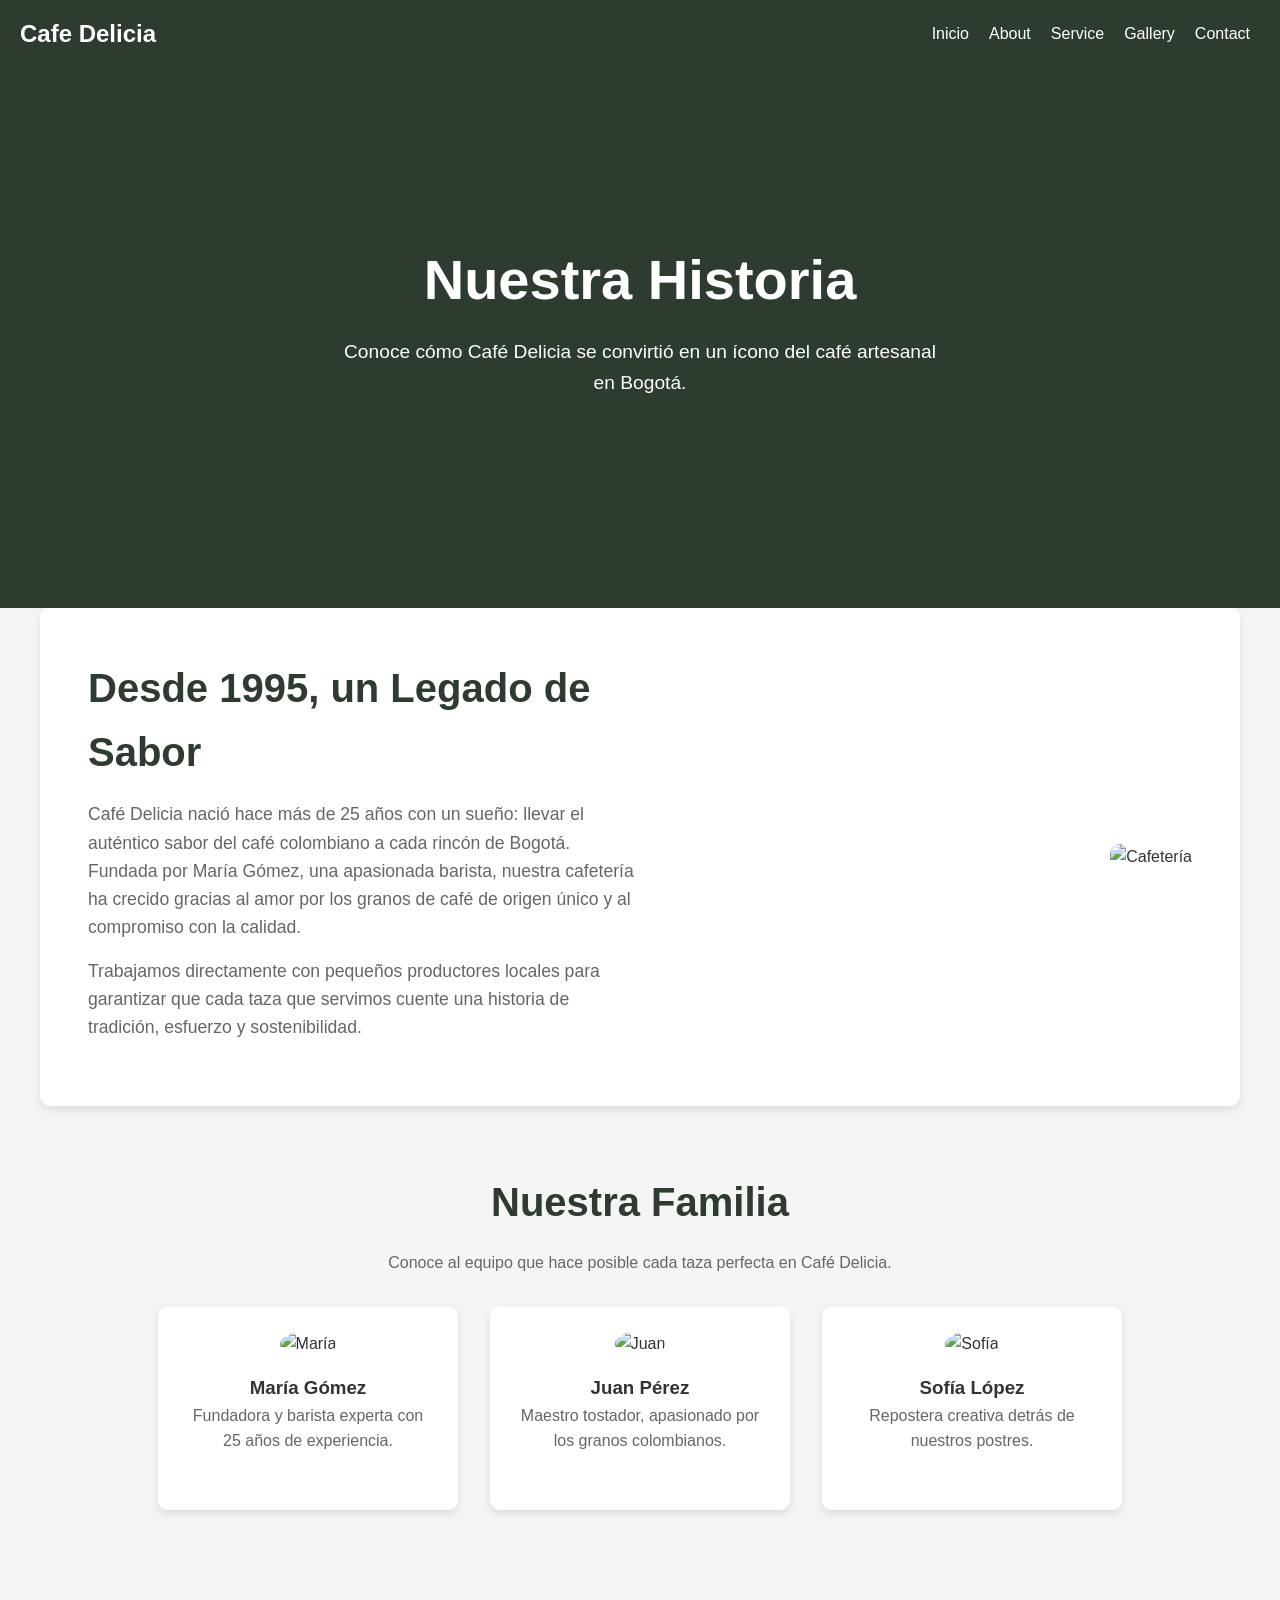
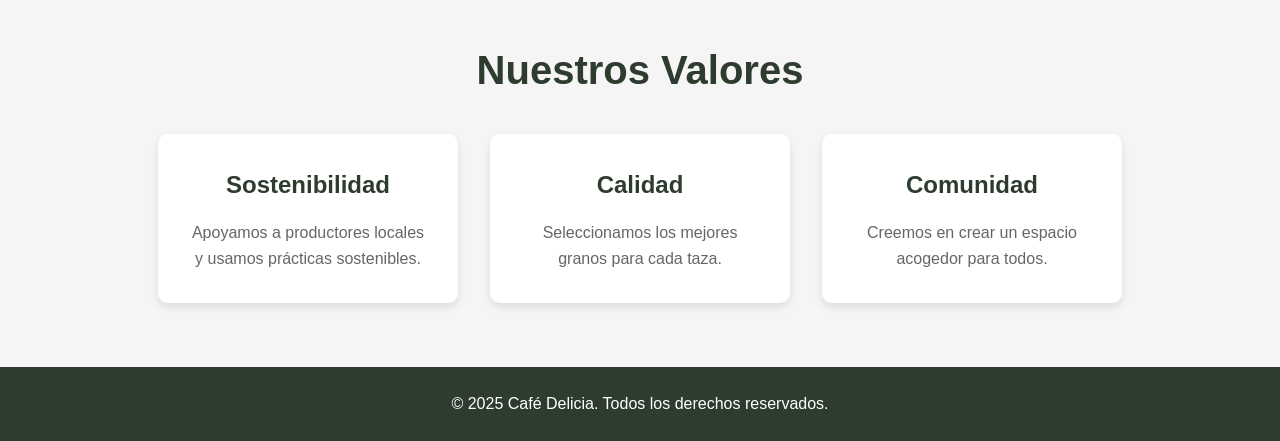
==== page/about.html @ 70d64720 "Mi nuevo Proyecto" ====
<!DOCTYPE html>
<html lang="es">
<head>
    <meta charset="UTF-8">
    <meta name="viewport" content="width=device-width, initial-scale=1.0">
    <title>Café Delicia - About</title>
    <link rel="stylesheet" href="/css/style.css">
</head>
<body>
    <nav class="navbar">
        <div class="logo">Cafe Delicia</div>
        <ul class="nav-links" id="navLinks">
            <li><a href="/index.html">Inicio</a></li>
            <li><a href="/page/about.html">About</a></li>
            <li><a href="/page/services.html">Service</a></li>
            <li><a href="/page/gallery.html">Gallery</a></li>
            <li><a href="/page/contact.html">Contact</a></li>
        </ul>
        <div class="hamburger" id="hamburger">
            <div></div>
            <div></div>
            <div></div>
        </div>
    </nav>
    
    <script>
        document.addEventListener("DOMContentLoaded", function () {
            const hamburger = document.getElementById("hamburger");
            const navLinks = document.getElementById("navLinks");
            
            hamburger.addEventListener("click", function () {
                navLinks.classList.toggle("active");
            });
        });
    </script>


    <main>
        <section class="hero about-hero">
            <div class="hero-content">
                <h1>Nuestra Historia</h1>
                <p>Conoce cómo Café Delicia se convirtió en un ícono del café artesanal en Bogotá.</p>
            </div>
        </section>

        <section class="content-section about-story">
            <div class="story-content">
                <h2>Desde 1995, un Legado de Sabor</h2>
                <p>Café Delicia nació hace más de 25 años con un sueño: llevar el auténtico sabor del café colombiano a cada rincón de Bogotá. Fundada por María Gómez, una apasionada barista, nuestra cafetería ha crecido gracias al amor por los granos de café de origen único y al compromiso con la calidad.</p>
                <p>Trabajamos directamente con pequeños productores locales para garantizar que cada taza que servimos cuente una historia de tradición, esfuerzo y sostenibilidad.</p>
            </div>
            <div class="story-image">
                <img src="https://images.unsplash.com/photo-1495474472287-4d71bcdd2085?q=80&w=600&auto=format&fit=crop" alt="Cafetería">
            </div>
        </section>

        <section class="content-section team-section">
            <h2>Nuestra Familia</h2>
            <p>Conoce al equipo que hace posible cada taza perfecta en Café Delicia.</p>
            <div class="team-container">
                <div class="team-card">
                    <img src="https://images.unsplash.com/photo-1507003211169-0a1dd7228f2d?q=80&w=200&auto=format&fit=crop" alt="María">
                    <h3>María Gómez</h3>
                    <p>Fundadora y barista experta con 25 años de experiencia.</p>
                </div>
                <div class="team-card">
                    <img src="https://images.unsplash.com/photo-1500648767791-00dcc994a43e?q=80&w=200&auto=format&fit=crop" alt="Juan">
                    <h3>Juan Pérez</h3>
                    <p>Maestro tostador, apasionado por los granos colombianos.</p>
                </div>
                <div class="team-card">
                    <img src="https://images.unsplash.com/photo-1494790108377-be9c29b29330?q=80&w=200&auto=format&fit=crop" alt="Sofía">
                    <h3>Sofía López</h3>
                    <p>Repostera creativa detrás de nuestros postres.</p>
                </div>
            </div>
        </section>

        <section class="content-section values-section">
            <h2>Nuestros Valores</h2>
            <div class="values-container">
                <div class="value-item">
                    <h3>Sostenibilidad</h3>
                    <p>Apoyamos a productores locales y usamos prácticas sostenibles.</p>
                </div>
                <div class="value-item">
                    <h3>Calidad</h3>
                    <p>Seleccionamos los mejores granos para cada taza.</p>
                </div>
                <div class="value-item">
                    <h3>Comunidad</h3>
                    <p>Creemos en crear un espacio acogedor para todos.</p>
                </div>
            </div>
        </section>
    </main>

    <footer>
        <p>© 2025 Café Delicia. Todos los derechos reservados.</p>
    </footer>
</body>
</html>
---- css/style.css ----
/* Reset y estilos base */
* {
    margin: 0;
    padding: 0;
    box-sizing: border-box;
}

body {
    font-family: 'Arial', sans-serif;
    line-height: 1.6;
    background-color: #f5f5f5;
    color: #333;
}

/* navbar */
.navbar {
    display: flex;
    justify-content: space-between;
    align-items: center;
    background: #2e3b2f;
    padding: 15px 20px;
    position: relative;
}

.navbar .logo {
    color: white;
    font-size: 1.5rem;
    font-weight: bold;
}

.nav-links {
    list-style: none;
    display: flex;
}

.nav-links li {
    margin: 0 10px;
}

.nav-links a {
    color: white;
    text-decoration: none;
    font-size: 1rem;
}

.hamburger {
    display: none;
    flex-direction: column;
    cursor: pointer;
}

.hamburger div {
    width: 25px;
    height: 3px;
    background: white;
    margin: 5px;
}

/* Hero (General) */
.hero {
    display: flex;
    justify-content: center;
    align-items: center;
    padding: 4rem 3rem;
    background-color: #2e3b2f;
    color: #fff;
    min-height: 60vh;
    text-align: center;
    background-size: cover;
    background-position: center;
}

.hero-content h1 {
    font-size: 3.5rem;
    margin-bottom: 1.5rem;
    line-height: 1.2;
}

.hero-content p {
    font-size: 1.2rem;
    margin-bottom: 2rem;
}

/* Hero específico para About */
.about-hero {
    background-image: linear-gradient(rgba(46, 59, 47, 0.7), rgba(46, 59, 47, 0.7)), url('https://images.unsplash.com/photo-1495474472287-4d71bcdd2085?q=80&w=1200&auto=format&fit=crop');
}

/* Hero específico para Services */
.services-hero {
    background-image: linear-gradient(rgba(46, 59, 47, 0.7), rgba(46, 59, 47, 0.7)), url('https://images.unsplash.com/photo-1512568400610-62da28bc8a13?q=80&w=1200&auto=format&fit=crop');
}

/* Hero específico para Gallery */
.gallery-hero {
    background-image: linear-gradient(rgba(46, 59, 47, 0.7), rgba(46, 59, 47, 0.7)), url('https://images.unsplash.com/photo-1509042239860-f550ce710b93?q=80&w=1200&auto=format&fit=crop');
}

/* Hero (Index) */
.hero:not(.about-hero):not(.services-hero):not(.gallery-hero) {
    display: flex;
    justify-content: space-between;
    align-items: center;
    min-height: 80vh;
}

.hero-content {
    max-width: 50%;
}

.hero-image {
    position: relative;
    max-width: 40%;
}

.hero-image img {
    width: 100%;
    border-radius: 10px;
    object-fit: cover;
}

.highlight-box {
    position: absolute;
    bottom: 20px;
    left: -50px;
    background-color: #fff;
    padding: 1rem;
    border-radius: 10px;
    box-shadow: 0 4px 8px rgba(0, 0, 0, 0.1);
    text-align: center;
}

.highlight-box h3 {
    color: #2e3b2f;
    font-size: 1.2rem;
}

.highlight-box p {
    color: #666;
    font-size: 0.9rem;
}

/* Botones */
.btn {
    display: inline-block;
    background-color: #f5a623;
    color: #fff;
    padding: 0.8rem 2rem;
    text-decoration: none;
    border-radius: 5px;
    font-size: 1.1rem;
    transition: background-color 0.3s ease;
}

.btn:hover {
    background-color: #e69500;
}

/* Secciones de contenido */
.content-section {
    padding: 4rem 3rem;
    max-width: 1200px;
    margin: 0 auto;
}

/* About Story */
.about-story {
    display: flex;
    justify-content: space-between;
    align-items: center;
    gap: 2rem;
    background-color: #fff;
    border-radius: 10px;
    padding: 3rem;
    box-shadow: 0 4px 8px rgba(0, 0, 0, 0.1);
}

.story-content {
    max-width: 50%;
}

.story-content h2 {
    font-size: 2.5rem;
    margin-bottom: 1rem;
    color: #2e3b2f;
}

.story-content p {
    font-size: 1.1rem;
    color: #666;
    margin-bottom: 1rem;
}

.story-image img {
    max-width: 500px;
    border-radius: 10px;
    object-fit: cover;
}

/* Team */
.team-section h2 {
    font-size: 2.5rem;
    margin-bottom: 1rem;
    color: #2e3b2f;
    text-align: center;
}

.team-section p {
    text-align: center;
    margin-bottom: 2rem;
    color: #666;
}

.team-container {
    display: flex;
    gap: 2rem;
    flex-wrap: wrap;
    justify-content: center;
}

.team-card {
    background-color: #fff;
    padding: 1.5rem;
    border-radius: 10px;
    text-align: center;
    width: 300px;
    box-shadow: 0 4px 8px rgba(0, 0, 0, 0.1);
    transition: transform 0.3s ease;
}

.team-card:hover {
    transform: translateY(-10px);
}

.team-card img {
    width: 150px;
    height: 150px;
    border-radius: 50%;
    object-fit: cover;
    margin-bottom: 1rem;
}

/* Values */
.values-section h2 {
    font-size: 2.5rem;
    margin-bottom: 2rem;
    color: #2e3b2f;
    text-align: center;
}

.values-container {
    display: flex;
    gap: 2rem;
    justify-content: center;
    flex-wrap: wrap;
}

.value-item {
    background-color: #fff;
    padding: 2rem;
    border-radius: 10px;
    text-align: center;
    width: 300px;
    box-shadow: 0 4px 8px rgba(0, 0, 0, 0.1);
}

.value-item h3 {
    font-size: 1.5rem;
    color: #2e3b2f;
    margin-bottom: 1rem;
}

.value-item p {
    color: #666;
}

/* Services Intro */
.services-intro {
    display: flex;
    justify-content: space-between;
    align-items: center;
    gap: 2rem;
    background-color: #fff;
    border-radius: 10px;
    padding: 3rem;
    box-shadow: 0 4px 8px rgba(0, 0, 0, 0.1);
}

.intro-content {
    max-width: 50%;
}

.intro-content h2 {
    font-size: 2.5rem;
    margin-bottom: 1rem;
    color: #2e3b2f;
}

.intro-content p {
    font-size: 1.1rem;
    color: #666;
}

.intro-image img {
    max-width: 500px;
    border-radius: 10px;
    object-fit: cover;
}

/* Services Menu */
.services-menu h2 {
    font-size: 2.5rem;
    margin-bottom: 2rem;
    color: #2e3b2f;
    text-align: center;
}

.products {
    display: flex;
    justify-content: center;
    gap: 2rem;
    flex-wrap: wrap;
}

.product-card {
    background-color: #fff;
    padding: 1.5rem;
    border-radius: 10px;
    text-align: center;
    width: 250px;
    box-shadow: 0 4px 8px rgba(0, 0, 0, 0.1);
    transition: transform 0.3s ease;
}

.product-card:hover {
    transform: translateY(-10px);
}

.product-card img {
    width: 100%;
    height: 200px;
    border-radius: 10px;
    object-fit: cover;
}

.product-card h3 {
    font-size: 1.2rem;
    color: #2e3b2f;
    margin: 1rem 0;
}

.product-card p {
    color: #666;
    margin-bottom: 1rem;
}

/* Special Offers */
.special-offers h2 {
    font-size: 2.5rem;
    margin-bottom: 2rem;
    color: #2e3b2f;
    text-align: center;
}

.offers-container {
    display: flex;
    gap: 2rem;
    justify-content: center;
    flex-wrap: wrap;
}

.offer-card {
    background-color: #fff;
    padding: 1.5rem;
    border-radius: 10px;
    text-align: center;
    width: 300px;
    box-shadow: 0 4px 8px rgba(0, 0, 0, 0.1);
}

.offer-card img {
    width: 100%;
    height: 200px;
    border-radius: 10px;
    object-fit: cover;
    margin-bottom: 1rem;
}

.offer-card h3 {
    font-size: 1.5rem;
    color: #2e3b2f;
    margin-bottom: 0.5rem;
}

.offer-card p {
    color: #666;
}

/* Gallery Carousel */
.gallery-carousel h2 {
    font-size: 2.5rem;
    margin-bottom: 2rem;
    color: #2e3b2f;
    text-align: center;
}

.carousel {
    position: relative;
    max-width: 800px;
    margin: 2rem auto;
    overflow: hidden;
}

.carousel-inner {
    position: relative;
    width: 100%;
}

.carousel-item {
    display: none;
    width: 100%;
}

.carousel-item.active {
    display: block;
}

.carousel-item img {
    width: 100%;
    height: 400px;
    object-fit: cover;
    border-radius: 10px;
}

.carousel-prev, .carousel-next {
    position: absolute;
    top: 50%;
    transform: translateY(-50%);
    background-color: rgba(46, 59, 47, 0.7);
    color: #fff;
    border: none;
    padding: 1rem;
    cursor: pointer;
    font-size: 1.5rem;
}

.carousel-prev {
    left: 10px;
}

.carousel-next {
    right: 10px;
}

/* Gallery Grid */
.gallery-grid h2 {
    font-size: 2.5rem;
    margin-bottom: 2rem;
    color: #2e3b2f;
    text-align: center;
}

.gallery-container {
    display: grid;
    grid-template-columns: repeat(auto-fit, minmax(250px, 1fr));
    gap: 2rem;
    padding: 2rem;
}

.gallery-item {
    text-align: center;
}

.gallery-item img {
    width: 100%;
    height: 200px;
    object-fit: cover;
    border-radius: 10px;
    box-shadow: 0 4px 8px rgba(0, 0, 0, 0.1);
}

.gallery-item p {
    margin-top: 1rem;
    color: #666;
}

/* Testimonials */
.testimonials h2 {
    font-size: 2.5rem;
    margin-bottom: 2rem;
    color: #2e3b2f;
    text-align: center;
}

.testimonials-container {
    display: flex;
    gap: 2rem;
    justify-content: center;
    flex-wrap: wrap;
}

.testimonial-card {
    background-color: #fff;
    padding: 2rem;
    border-radius: 10px;
    text-align: center;
    width: 300px;
    box-shadow: 0 4px 8px rgba(0, 0, 0, 0.1);
}

.testimonial-card p {
    font-style: italic;
    color: #666;
    margin-bottom: 1rem;
}

.testimonial-card h3 {
    font-size: 1.2rem;
    color: #2e3b2f;
}

/* Features */
.features {
    display: flex;
    justify-content: space-around;
    padding: 3rem 2rem;
    background-color: #fff;
    text-align: center;
    gap: 2rem;
}

.feature-item {
    max-width: 300px;
    flex: 1;
}

.feature-item img {
    width: 50px;
    height: 50px;
    margin-bottom: 1rem;
    object-fit: cover;
}

.feature-item h3 {
    font-size: 1.3rem;
    margin-bottom: 0.5rem;
}

.feature-item p {
    color: #666;
    font-size: 1rem;
}

/* Blend Section */
.blend-section {
    display: flex;
    justify-content: space-between;
    align-items: center;
    padding: 4rem 3rem;
    background-color: #f5f5f5;
}

.blend-content {
    max-width: 50%;
}

.blend-content h2 {
    font-size: 2.5rem;
    margin-bottom: 1rem;
}

.blend-content p {
    font-size: 1.2rem;
    margin-bottom: 2rem;
}

.blend-image img {
    max-width: 400px;
    border-radius: 10px;
    object-fit: cover;
}

/* Best Sellers */
.best-sellers {
    padding: 4rem 3rem;
    background-color: #2e3b2f;
    color: #fff;
    text-align: center;
}

.best-sellers h2 {
    font-size: 2.5rem;
    margin-bottom: 3rem;
}

/* Contacto */
.contact-section {
    background-color: #fff;
    border-radius: 10px;
    padding: 3rem;
    box-shadow: 0 4px 8px rgba(0, 0, 0, 0.1);
    margin: 3rem auto;
    max-width: 800px;
}

.contact-section img {
    width: 100%;
    max-width: 400px;
    margin: 2rem auto;
    border-radius: 10px;
    object-fit: cover;
}

.contact-form {
    display: flex;
    flex-direction: column;
    gap: 1.5rem;
    max-width: 500px;
    margin: 2rem auto;
}

.form-group label {
    display: block;
    margin-bottom: 0.5rem;
    font-weight: bold;
}

.form-group input, .form-group textarea {
    width: 100%;
    padding: 0.8rem;
    border: 2px solid #d9a57b;
    border-radius: 5px;
    font-size: 1rem;
}

.form-group textarea {
    min-height: 150px;
}

/* Footer */
footer {
    background-color: #2e3b2f;
    color: #fff;
    text-align: center;
    padding: 1.5rem;
}

/* Media Queries para mayor responsividad */
@media (max-width: 1024px) {
    .hero {
        flex-direction: column;
        text-align: center;
        padding: 3rem 2rem;
    }

    .hero-content {
        max-width: 100%;
        margin-bottom: 2rem;
    }

    .hero-image {
        max-width: 70%;
    }

    .hero-image img {
        width: 100%;
    }

    .highlight-box {
        left: 0;
        bottom: -50px;
    }

    .about-story, .services-intro, .blend-section {
        flex-direction: column;
        text-align: center;
    }

    .story-content, .intro-content, .blend-content {
        max-width: 100%;
        margin-bottom: 2rem;
    }

    .story-image img, .intro-image img, .blend-image img {
        max-width: 100%;
    }
}

@media (max-width: 768px) {
    .nav-menu {
        flex-direction: column;
        gap: 1rem;
    }

    .hero-content h1 {
        font-size: 2.5rem;
    }

    .hero-content p {
        font-size: 1rem;
    }

    .hero-image {
        max-width: 100%;
    }

    .features, .values-container, .offers-container, .testimonials-container {
        flex-direction: column;
        gap: 2rem;
    }

    .feature-item, .value-item, .offer-card, .testimonial-card {
        max-width: 100%;
    }

    .products {
        flex-direction: column;
        align-items: center;
    }

    .product-card {
        width: 100%;
        max-width: 300px;
    }

    .carousel {
        max-width: 100%;
    }

    .carousel-item img {
        height: 300px;
    }
}

@media (max-width: 480px) {
    .hero-content h1 {
        font-size: 2rem;
    }

    .hero-content p {
        font-size: 0.9rem;
    }

    .btn {
        padding: 0.6rem 1.5rem;
        font-size: 1rem;
    }

    .story-content h2, .intro-content h2, .blend-content h2, .services-menu h2, .special-offers h2, .gallery-carousel h2, .gallery-grid h2, .testimonials h2 {
        font-size: 2rem;
    }

    .team-card {
        width: 100%;
        max-width: 300px;
    }
}

@media (max-width: 768px) {
    .nav-links {
        display: none;
        flex-direction: column;
        position: absolute;
        top: 60px;
        left: 0;
        width: 100%;
        background: #2e3b2f;
        text-align: center;
    }

    .nav-links.active {
        display: flex;
    }

    .hamburger {
        display: flex;
    }
}
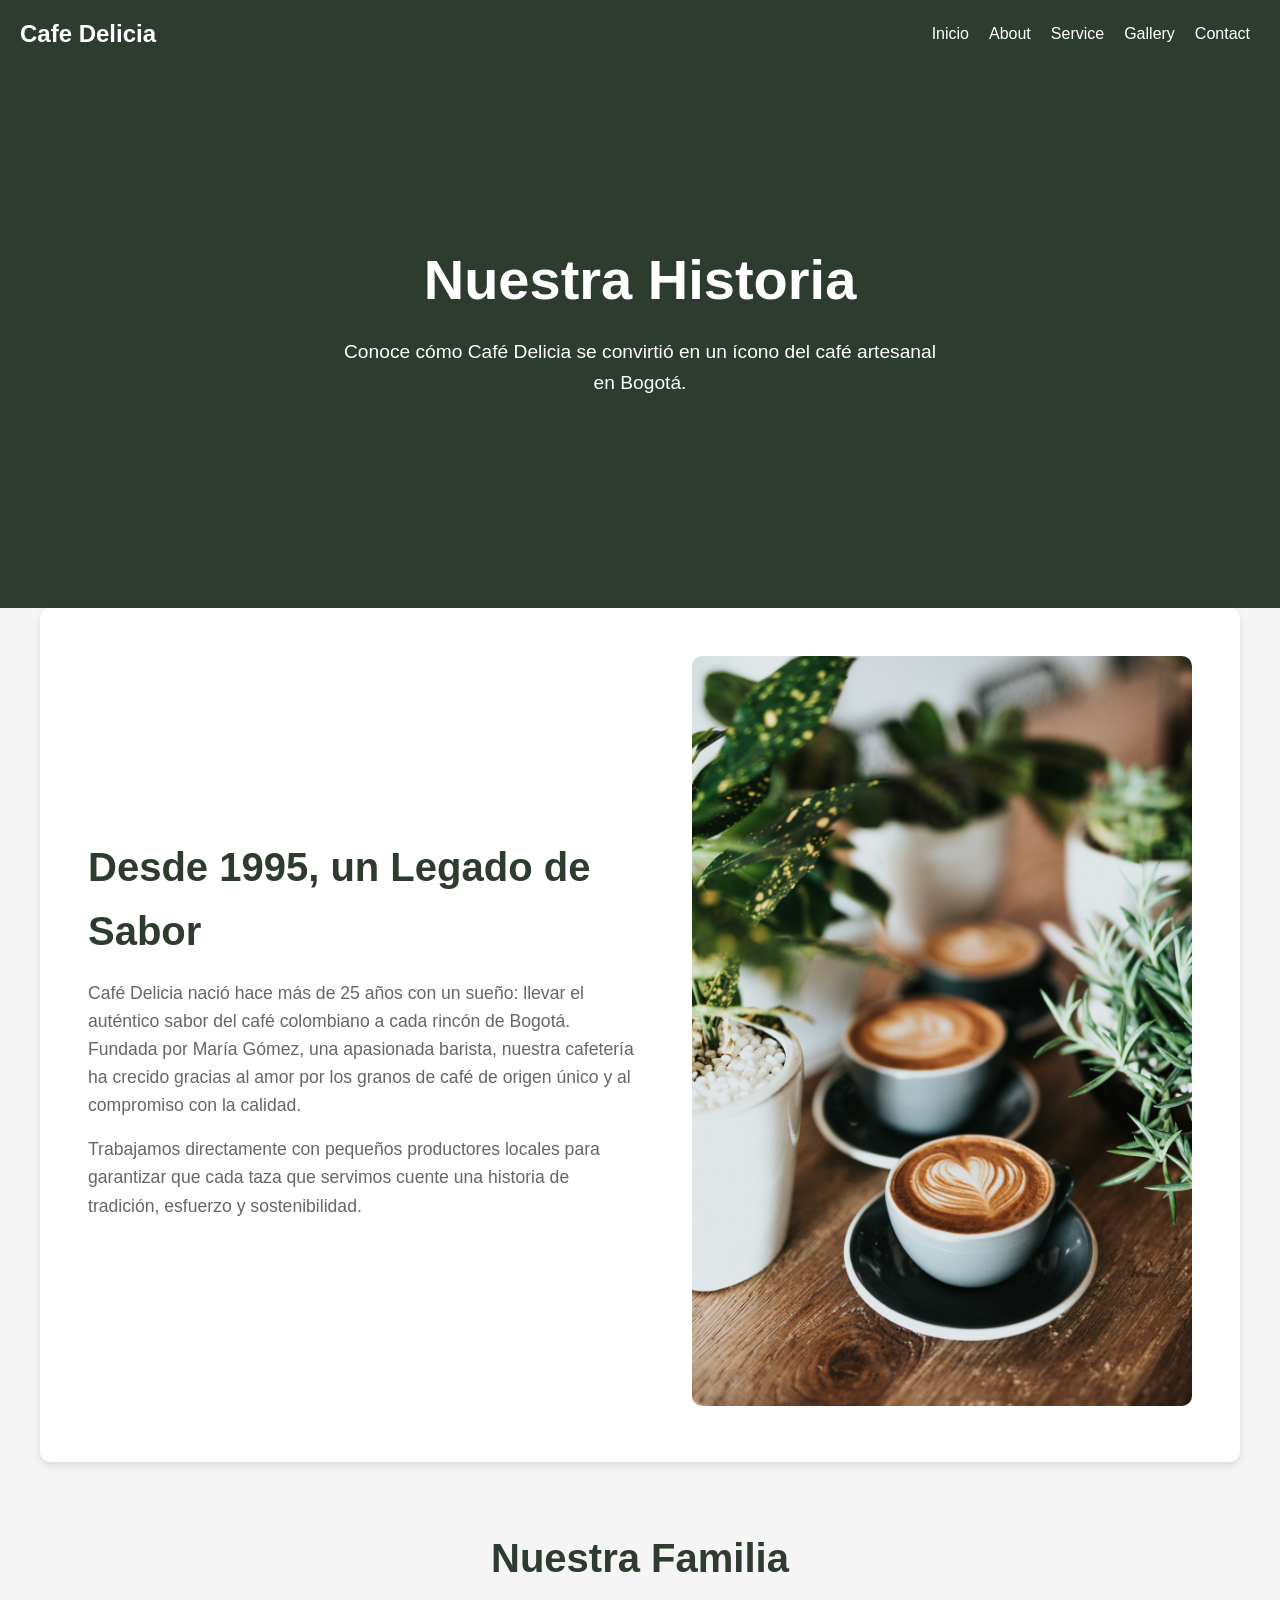
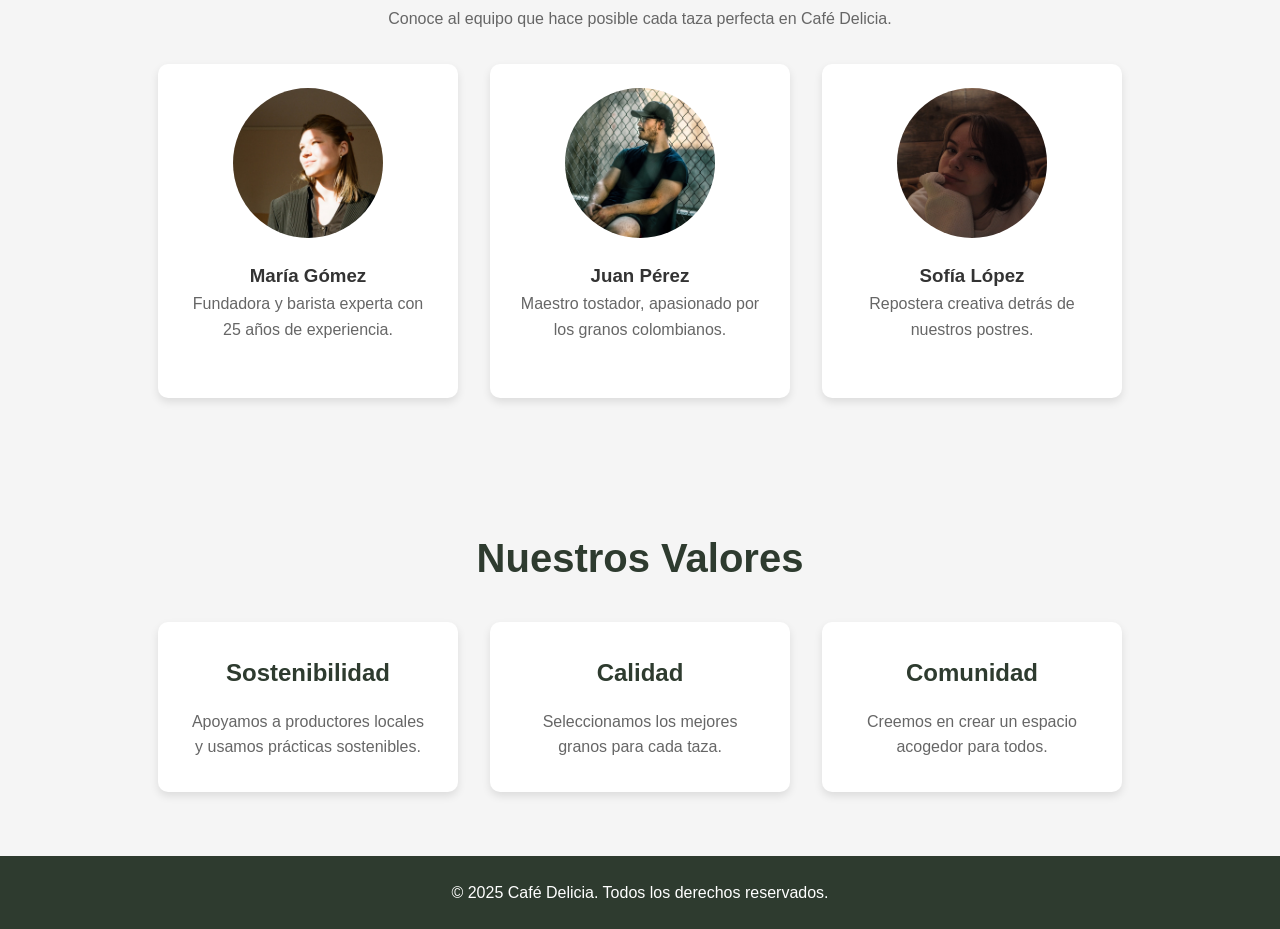
==== commit b12a910c: "agregada SCSS al proyecto" ====
--- a/page/about.html
+++ b/page/about.html
@@ -4,17 +4,17 @@
     <meta charset="UTF-8">
     <meta name="viewport" content="width=device-width, initial-scale=1.0">
     <title>Café Delicia - About</title>
-    <link rel="stylesheet" href="/css/style.css">
+    <link rel="stylesheet" href="../css/style.css">
 </head>
 <body>
     <nav class="navbar">
         <div class="logo">Cafe Delicia</div>
         <ul class="nav-links" id="navLinks">
-            <li><a href="/index.html">Inicio</a></li>
-            <li><a href="/page/about.html">About</a></li>
-            <li><a href="/page/services.html">Service</a></li>
-            <li><a href="/page/gallery.html">Gallery</a></li>
-            <li><a href="/page/contact.html">Contact</a></li>
+            <li><a href="../index.html">Inicio</a></li>
+            <li><a href="../page/about.html">About</a></li>
+            <li><a href="../page/services.html">Service</a></li>
+            <li><a href="../page/gallery.html">Gallery</a></li>
+            <li><a href="../page/contact.html">Contact</a></li>
         </ul>
         <div class="hamburger" id="hamburger">
             <div></div>
@@ -50,7 +50,7 @@
                 <p>Trabajamos directamente con pequeños productores locales para garantizar que cada taza que servimos cuente una historia de tradición, esfuerzo y sostenibilidad.</p>
             </div>
             <div class="story-image">
-                <img src="https://images.unsplash.com/photo-1495474472287-4d71bcdd2085?q=80&w=600&auto=format&fit=crop" alt="Cafetería">
+                <img src="../images/nathan-dumlao-zUNs99PGDg0-unsplash.jpg" alt="Cafetería">
             </div>
         </section>
 
@@ -59,17 +59,17 @@
             <p>Conoce al equipo que hace posible cada taza perfecta en Café Delicia.</p>
             <div class="team-container">
                 <div class="team-card">
-                    <img src="https://images.unsplash.com/photo-1507003211169-0a1dd7228f2d?q=80&w=200&auto=format&fit=crop" alt="María">
+                    <img src="../images/Maria.jpg" alt="María">
                     <h3>María Gómez</h3>
                     <p>Fundadora y barista experta con 25 años de experiencia.</p>
                 </div>
                 <div class="team-card">
-                    <img src="https://images.unsplash.com/photo-1500648767791-00dcc994a43e?q=80&w=200&auto=format&fit=crop" alt="Juan">
+                    <img src="../images/jUAN.jpg" alt="Juan">
                     <h3>Juan Pérez</h3>
                     <p>Maestro tostador, apasionado por los granos colombianos.</p>
                 </div>
                 <div class="team-card">
-                    <img src="https://images.unsplash.com/photo-1494790108377-be9c29b29330?q=80&w=200&auto=format&fit=crop" alt="Sofía">
+                    <img src="../images/Sofia.jpg" alt="Sofía">
                     <h3>Sofía López</h3>
                     <p>Repostera creativa detrás de nuestros postres.</p>
                 </div>
--- a/css/style.css
+++ b/css/style.css
@@ -1,778 +1,756 @@
+@charset "UTF-8";
 /* Reset y estilos base */
 * {
-    margin: 0;
-    padding: 0;
-    box-sizing: border-box;
+  margin: 0;
+  padding: 0;
+  box-sizing: border-box;
 }
 
 body {
-    font-family: 'Arial', sans-serif;
-    line-height: 1.6;
-    background-color: #f5f5f5;
-    color: #333;
+  font-family: "Arial", sans-serif;
+  line-height: 1.6;
+  background-color: #f5f5f5;
+  color: #333;
 }
 
 /* navbar */
 .navbar {
-    display: flex;
-    justify-content: space-between;
+  display: flex;
+  justify-content: space-between;
+  align-items: center;
+  background: #2e3b2f;
+  padding: 15px 20px;
+  position: relative;
+}
+
+.navbar .logo {
+  color: white;
+  font-size: 1.5rem;
+  font-weight: bold;
+}
+
+.nav-links {
+  list-style: none;
+  display: flex;
+}
+
+.nav-links li {
+  margin: 0 10px;
+}
+
+.nav-links a {
+  color: white;
+  text-decoration: none;
+  font-size: 1rem;
+}
+
+.hamburger {
+  display: none;
+  flex-direction: column;
+  cursor: pointer;
+}
+
+.hamburger div {
+  width: 25px;
+  height: 3px;
+  background: white;
+  margin: 5px;
+}
+
+/* Hero (General) */
+.hero {
+  display: flex;
+  justify-content: center;
+  align-items: center;
+  padding: 4rem 3rem;
+  background-color: #2e3b2f;
+  color: #fff;
+  min-height: 60vh;
+  text-align: center;
+  background-size: cover;
+  background-position: center;
+}
+
+.hero-content h1 {
+  font-size: 3.5rem;
+  margin-bottom: 1.5rem;
+  line-height: 1.2;
+}
+
+.hero-content p {
+  font-size: 1.2rem;
+  margin-bottom: 2rem;
+}
+
+/* Hero específico para About */
+.about-hero {
+  background-image: linear-gradient(rgba(46, 59, 47, 0.7), rgba(46, 59, 47, 0.7)), url("https://images.unsplash.com/photo-1495474472287-4d71bcdd2085?q=80&w=1200&auto=format&fit=crop");
+}
+
+/* Hero específico para Services */
+.services-hero {
+  background-image: linear-gradient(rgba(46, 59, 47, 0.7), rgba(46, 59, 47, 0.7)), url("https://images.unsplash.com/photo-1512568400610-62da28bc8a13?q=80&w=1200&auto=format&fit=crop");
+}
+
+/* Hero específico para Gallery */
+.gallery-hero {
+  background-image: linear-gradient(rgba(46, 59, 47, 0.7), rgba(46, 59, 47, 0.7)), url("https://images.unsplash.com/photo-1509042239860-f550ce710b93?q=80&w=1200&auto=format&fit=crop");
+}
+
+/* Hero (Index) */
+.hero:not(.about-hero):not(.services-hero):not(.gallery-hero) {
+  display: flex;
+  justify-content: space-between;
+  align-items: center;
+  min-height: 80vh;
+}
+
+.hero-content {
+  max-width: 50%;
+}
+
+.hero-image {
+  position: relative;
+  max-width: 40%;
+}
+
+.hero-image img {
+  width: 100%;
+  border-radius: 10px;
+  object-fit: cover;
+}
+
+.highlight-box {
+  position: absolute;
+  bottom: 20px;
+  left: -50px;
+  background-color: #fff;
+  padding: 1rem;
+  border-radius: 10px;
+  box-shadow: 0 4px 8px rgba(0, 0, 0, 0.1);
+  text-align: center;
+}
+
+.highlight-box h3 {
+  color: #2e3b2f;
+  font-size: 1.2rem;
+}
+
+.highlight-box p {
+  color: #666;
+  font-size: 0.9rem;
+}
+
+/* Botones */
+.btn {
+  display: inline-block;
+  background-color: #f5a623;
+  color: #fff;
+  padding: 0.8rem 2rem;
+  text-decoration: none;
+  border-radius: 5px;
+  font-size: 1.1rem;
+  transition: background-color 0.3s ease;
+}
+
+.btn:hover {
+  background-color: #e69500;
+}
+
+/* Secciones de contenido */
+.content-section {
+  padding: 4rem 3rem;
+  max-width: 1200px;
+  margin: 0 auto;
+}
+
+/* About Story */
+.about-story {
+  display: flex;
+  justify-content: space-between;
+  align-items: center;
+  gap: 2rem;
+  background-color: #fff;
+  border-radius: 10px;
+  padding: 3rem;
+  box-shadow: 0 4px 8px rgba(0, 0, 0, 0.1);
+}
+
+.story-content {
+  max-width: 50%;
+}
+
+.story-content h2 {
+  font-size: 2.5rem;
+  margin-bottom: 1rem;
+  color: #2e3b2f;
+}
+
+.story-content p {
+  font-size: 1.1rem;
+  color: #666;
+  margin-bottom: 1rem;
+}
+
+.story-image img {
+  max-width: 500px;
+  border-radius: 10px;
+  object-fit: cover;
+}
+
+/* Team */
+.team-section h2 {
+  font-size: 2.5rem;
+  margin-bottom: 1rem;
+  color: #2e3b2f;
+  text-align: center;
+}
+
+.team-section p {
+  text-align: center;
+  margin-bottom: 2rem;
+  color: #666;
+}
+
+.team-container {
+  display: flex;
+  gap: 2rem;
+  flex-wrap: wrap;
+  justify-content: center;
+}
+
+.team-card {
+  background-color: #fff;
+  padding: 1.5rem;
+  border-radius: 10px;
+  text-align: center;
+  width: 300px;
+  box-shadow: 0 4px 8px rgba(0, 0, 0, 0.1);
+  transition: transform 0.3s ease;
+}
+
+.team-card:hover {
+  transform: translateY(-10px);
+}
+
+.team-card img {
+  width: 150px;
+  height: 150px;
+  border-radius: 50%;
+  object-fit: cover;
+  margin-bottom: 1rem;
+}
+
+/* Values */
+.values-section h2 {
+  font-size: 2.5rem;
+  margin-bottom: 2rem;
+  color: #2e3b2f;
+  text-align: center;
+}
+
+.values-container {
+  display: flex;
+  gap: 2rem;
+  justify-content: center;
+  flex-wrap: wrap;
+}
+
+.value-item {
+  background-color: #fff;
+  padding: 2rem;
+  border-radius: 10px;
+  text-align: center;
+  width: 300px;
+  box-shadow: 0 4px 8px rgba(0, 0, 0, 0.1);
+}
+
+.value-item h3 {
+  font-size: 1.5rem;
+  color: #2e3b2f;
+  margin-bottom: 1rem;
+}
+
+.value-item p {
+  color: #666;
+}
+
+/* Services Intro */
+.services-intro {
+  display: flex;
+  justify-content: space-between;
+  align-items: center;
+  gap: 2rem;
+  background-color: #fff;
+  border-radius: 10px;
+  padding: 3rem;
+  box-shadow: 0 4px 8px rgba(0, 0, 0, 0.1);
+}
+
+.intro-content {
+  max-width: 50%;
+}
+
+.intro-content h2 {
+  font-size: 2.5rem;
+  margin-bottom: 1rem;
+  color: #2e3b2f;
+}
+
+.intro-content p {
+  font-size: 1.1rem;
+  color: #666;
+}
+
+.intro-image img {
+  max-width: 500px;
+  border-radius: 10px;
+  object-fit: cover;
+}
+
+/* Services Menu */
+.services-menu h2 {
+  font-size: 2.5rem;
+  margin-bottom: 2rem;
+  color: #2e3b2f;
+  text-align: center;
+}
+
+.products {
+  display: flex;
+  justify-content: center;
+  gap: 2rem;
+  flex-wrap: wrap;
+}
+
+.product-card {
+  background-color: #fff;
+  padding: 1.5rem;
+  border-radius: 10px;
+  text-align: center;
+  width: 250px;
+  box-shadow: 0 4px 8px rgba(0, 0, 0, 0.1);
+  transition: transform 0.3s ease;
+}
+
+.product-card:hover {
+  transform: translateY(-10px);
+}
+
+.product-card img {
+  width: 100%;
+  height: 200px;
+  border-radius: 10px;
+  object-fit: cover;
+}
+
+.product-card h3 {
+  font-size: 1.2rem;
+  color: #2e3b2f;
+  margin: 1rem 0;
+}
+
+.product-card p {
+  color: #666;
+  margin-bottom: 1rem;
+}
+
+/* Special Offers */
+.special-offers h2 {
+  font-size: 2.5rem;
+  margin-bottom: 2rem;
+  color: #2e3b2f;
+  text-align: center;
+}
+
+.offers-container {
+  display: flex;
+  gap: 2rem;
+  justify-content: center;
+  flex-wrap: wrap;
+}
+
+.offer-card {
+  background-color: #fff;
+  padding: 1.5rem;
+  border-radius: 10px;
+  text-align: center;
+  width: 300px;
+  box-shadow: 0 4px 8px rgba(0, 0, 0, 0.1);
+}
+
+.offer-card img {
+  width: 100%;
+  height: 200px;
+  border-radius: 10px;
+  object-fit: cover;
+  margin-bottom: 1rem;
+}
+
+.offer-card h3 {
+  font-size: 1.5rem;
+  color: #2e3b2f;
+  margin-bottom: 0.5rem;
+}
+
+.offer-card p {
+  color: #666;
+}
+
+/* Gallery Carousel */
+.gallery-carousel h2 {
+  font-size: 2.5rem;
+  margin-bottom: 2rem;
+  color: #2e3b2f;
+  text-align: center;
+}
+
+.carousel {
+  position: relative;
+  max-width: 800px;
+  margin: 2rem auto;
+  overflow: hidden;
+}
+
+.carousel-inner {
+  position: relative;
+  width: 100%;
+}
+
+.carousel-item {
+  display: none;
+  width: 100%;
+}
+
+.carousel-item.active {
+  display: block;
+}
+
+.carousel-item img {
+  width: 100%;
+  height: 400px;
+  object-fit: cover;
+  border-radius: 10px;
+}
+
+.carousel-prev, .carousel-next {
+  position: absolute;
+  top: 50%;
+  transform: translateY(-50%);
+  background-color: rgba(46, 59, 47, 0.7);
+  color: #fff;
+  border: none;
+  padding: 1rem;
+  cursor: pointer;
+  font-size: 1.5rem;
+}
+
+.carousel-prev {
+  left: 10px;
+}
+
+.carousel-next {
+  right: 10px;
+}
+
+/* Gallery Grid */
+.gallery-grid h2 {
+  font-size: 2.5rem;
+  margin-bottom: 2rem;
+  color: #2e3b2f;
+  text-align: center;
+}
+
+.gallery-container {
+  display: grid;
+  grid-template-columns: repeat(auto-fit, minmax(250px, 1fr));
+  gap: 2rem;
+  padding: 2rem;
+}
+
+.gallery-item {
+  text-align: center;
+}
+
+.gallery-item img {
+  width: 100%;
+  height: 200px;
+  object-fit: cover;
+  border-radius: 10px;
+  box-shadow: 0 4px 8px rgba(0, 0, 0, 0.1);
+}
+
+.gallery-item p {
+  margin-top: 1rem;
+  color: #666;
+}
+
+/* Testimonials */
+.testimonials h2 {
+  font-size: 2.5rem;
+  margin-bottom: 2rem;
+  color: #2e3b2f;
+  text-align: center;
+}
+
+.testimonials-container {
+  display: flex;
+  gap: 2rem;
+  justify-content: center;
+  flex-wrap: wrap;
+}
+
+.testimonial-card {
+  background-color: #fff;
+  padding: 2rem;
+  border-radius: 10px;
+  text-align: center;
+  width: 300px;
+  box-shadow: 0 4px 8px rgba(0, 0, 0, 0.1);
+}
+
+.testimonial-card p {
+  font-style: italic;
+  color: #666;
+  margin-bottom: 1rem;
+}
+
+.testimonial-card h3 {
+  font-size: 1.2rem;
+  color: #2e3b2f;
+}
+
+/* Features */
+.features {
+  display: flex;
+  justify-content: space-around;
+  padding: 3rem 2rem;
+  background-color: #fff;
+  text-align: center;
+  gap: 2rem;
+}
+
+.feature-item {
+  max-width: 300px;
+  flex: 1;
+}
+
+.feature-item img {
+  width: 50px;
+  height: 50px;
+  margin-bottom: 1rem;
+  object-fit: cover;
+}
+
+.feature-item h3 {
+  font-size: 1.3rem;
+  margin-bottom: 0.5rem;
+}
+
+.feature-item p {
+  color: #666;
+  font-size: 1rem;
+}
+
+/* Blend Section */
+.blend-section {
+  display: flex;
+  justify-content: space-between;
+  align-items: center;
+  padding: 4rem 3rem;
+  background-color: #f5f5f5;
+}
+
+.blend-content {
+  max-width: 50%;
+}
+
+.blend-content h2 {
+  font-size: 2.5rem;
+  margin-bottom: 1rem;
+}
+
+.blend-content p {
+  font-size: 1.2rem;
+  margin-bottom: 2rem;
+}
+
+.blend-image img {
+  max-width: 400px;
+  border-radius: 10px;
+  object-fit: cover;
+}
+
+/* Best Sellers */
+.best-sellers {
+  padding: 4rem 3rem;
+  background-color: #2e3b2f;
+  color: #fff;
+  text-align: center;
+}
+
+.best-sellers h2 {
+  font-size: 2.5rem;
+  margin-bottom: 3rem;
+}
+
+/* Contacto */
+.contact-section {
+  background-color: #fff;
+  border-radius: 10px;
+  padding: 3rem;
+  box-shadow: 0 4px 8px rgba(0, 0, 0, 0.1);
+  margin: 3rem auto;
+  max-width: 800px;
+}
+
+.contact-section img {
+  width: 100%;
+  max-width: 400px;
+  margin: 2rem auto;
+  border-radius: 10px;
+  object-fit: cover;
+}
+
+.contact-form {
+  display: flex;
+  flex-direction: column;
+  gap: 1.5rem;
+  max-width: 500px;
+  margin: 2rem auto;
+}
+
+.form-group label {
+  display: block;
+  margin-bottom: 0.5rem;
+  font-weight: bold;
+}
+
+.form-group input, .form-group textarea {
+  width: 100%;
+  padding: 0.8rem;
+  border: 2px solid #d9a57b;
+  border-radius: 5px;
+  font-size: 1rem;
+}
+
+.form-group textarea {
+  min-height: 150px;
+}
+
+/* Footer */
+footer {
+  background-color: #2e3b2f;
+  color: #fff;
+  text-align: center;
+  padding: 1.5rem;
+}
+
+/* Media Queries para mayor responsividad */
+@media (max-width: 1024px) {
+  .hero {
+    flex-direction: column;
+    text-align: center;
+    padding: 3rem 2rem;
+  }
+  .hero-content {
+    max-width: 100%;
+    margin-bottom: 2rem;
+  }
+  .hero-image {
+    max-width: 70%;
+  }
+  .hero-image img {
+    width: 100%;
+  }
+  .highlight-box {
+    left: 0;
+    bottom: -50px;
+  }
+  .about-story, .services-intro, .blend-section {
+    flex-direction: column;
+    text-align: center;
+  }
+  .story-content, .intro-content, .blend-content {
+    max-width: 100%;
+    margin-bottom: 2rem;
+  }
+  .story-image img, .intro-image img, .blend-image img {
+    max-width: 100%;
+  }
+}
+@media (max-width: 768px) {
+  .nav-menu {
+    flex-direction: column;
+    gap: 1rem;
+  }
+  .hero-content h1 {
+    font-size: 2.5rem;
+  }
+  .hero-content p {
+    font-size: 1rem;
+  }
+  .hero-image {
+    max-width: 100%;
+  }
+  .features, .values-container, .offers-container, .testimonials-container {
+    flex-direction: column;
+    gap: 2rem;
+  }
+  .feature-item, .value-item, .offer-card, .testimonial-card {
+    max-width: 100%;
+  }
+  .products {
+    flex-direction: column;
     align-items: center;
-    background: #2e3b2f;
-    padding: 15px 20px;
-    position: relative;
-}
-
-.navbar .logo {
-    color: white;
-    font-size: 1.5rem;
-    font-weight: bold;
-}
-
-.nav-links {
-    list-style: none;
-    display: flex;
-}
-
-.nav-links li {
-    margin: 0 10px;
-}
-
-.nav-links a {
-    color: white;
-    text-decoration: none;
+  }
+  .product-card {
+    width: 100%;
+    max-width: 300px;
+  }
+  .carousel {
+    max-width: 100%;
+  }
+  .carousel-item img {
+    height: 300px;
+  }
+}
+@media (max-width: 480px) {
+  .hero-content h1 {
+    font-size: 2rem;
+  }
+  .hero-content p {
+    font-size: 0.9rem;
+  }
+  .btn {
+    padding: 0.6rem 1.5rem;
     font-size: 1rem;
-}
-
-.hamburger {
+  }
+  .story-content h2, .intro-content h2, .blend-content h2, .services-menu h2, .special-offers h2, .gallery-carousel h2, .gallery-grid h2, .testimonials h2 {
+    font-size: 2rem;
+  }
+  .team-card {
+    width: 100%;
+    max-width: 300px;
+  }
+}
+@media (max-width: 768px) {
+  .nav-links {
     display: none;
     flex-direction: column;
-    cursor: pointer;
-}
-
-.hamburger div {
-    width: 25px;
-    height: 3px;
-    background: white;
-    margin: 5px;
-}
-
-/* Hero (General) */
-.hero {
+    position: absolute;
+    top: 60px;
+    left: 0;
+    width: 100%;
+    background: #2e3b2f;
+    text-align: center;
+  }
+  .nav-links.active {
     display: flex;
-    justify-content: center;
-    align-items: center;
-    padding: 4rem 3rem;
-    background-color: #2e3b2f;
-    color: #fff;
-    min-height: 60vh;
-    text-align: center;
-    background-size: cover;
-    background-position: center;
-}
-
-.hero-content h1 {
-    font-size: 3.5rem;
-    margin-bottom: 1.5rem;
-    line-height: 1.2;
-}
-
-.hero-content p {
-    font-size: 1.2rem;
-    margin-bottom: 2rem;
-}
-
-/* Hero específico para About */
-.about-hero {
-    background-image: linear-gradient(rgba(46, 59, 47, 0.7), rgba(46, 59, 47, 0.7)), url('https://images.unsplash.com/photo-1495474472287-4d71bcdd2085?q=80&w=1200&auto=format&fit=crop');
-}
-
-/* Hero específico para Services */
-.services-hero {
-    background-image: linear-gradient(rgba(46, 59, 47, 0.7), rgba(46, 59, 47, 0.7)), url('https://images.unsplash.com/photo-1512568400610-62da28bc8a13?q=80&w=1200&auto=format&fit=crop');
-}
-
-/* Hero específico para Gallery */
-.gallery-hero {
-    background-image: linear-gradient(rgba(46, 59, 47, 0.7), rgba(46, 59, 47, 0.7)), url('https://images.unsplash.com/photo-1509042239860-f550ce710b93?q=80&w=1200&auto=format&fit=crop');
-}
-
-/* Hero (Index) */
-.hero:not(.about-hero):not(.services-hero):not(.gallery-hero) {
+  }
+  .hamburger {
     display: flex;
-    justify-content: space-between;
-    align-items: center;
-    min-height: 80vh;
-}
-
-.hero-content {
-    max-width: 50%;
-}
-
-.hero-image {
-    position: relative;
-    max-width: 40%;
-}
-
-.hero-image img {
-    width: 100%;
-    border-radius: 10px;
-    object-fit: cover;
-}
-
-.highlight-box {
-    position: absolute;
-    bottom: 20px;
-    left: -50px;
-    background-color: #fff;
-    padding: 1rem;
-    border-radius: 10px;
-    box-shadow: 0 4px 8px rgba(0, 0, 0, 0.1);
-    text-align: center;
-}
-
-.highlight-box h3 {
-    color: #2e3b2f;
-    font-size: 1.2rem;
-}
-
-.highlight-box p {
-    color: #666;
-    font-size: 0.9rem;
-}
-
-/* Botones */
-.btn {
-    display: inline-block;
-    background-color: #f5a623;
-    color: #fff;
-    padding: 0.8rem 2rem;
-    text-decoration: none;
-    border-radius: 5px;
-    font-size: 1.1rem;
-    transition: background-color 0.3s ease;
-}
-
-.btn:hover {
-    background-color: #e69500;
-}
-
-/* Secciones de contenido */
-.content-section {
-    padding: 4rem 3rem;
-    max-width: 1200px;
-    margin: 0 auto;
-}
-
-/* About Story */
-.about-story {
-    display: flex;
-    justify-content: space-between;
-    align-items: center;
-    gap: 2rem;
-    background-color: #fff;
-    border-radius: 10px;
-    padding: 3rem;
-    box-shadow: 0 4px 8px rgba(0, 0, 0, 0.1);
-}
-
-.story-content {
-    max-width: 50%;
-}
-
-.story-content h2 {
-    font-size: 2.5rem;
-    margin-bottom: 1rem;
-    color: #2e3b2f;
-}
-
-.story-content p {
-    font-size: 1.1rem;
-    color: #666;
-    margin-bottom: 1rem;
-}
-
-.story-image img {
-    max-width: 500px;
-    border-radius: 10px;
-    object-fit: cover;
-}
-
-/* Team */
-.team-section h2 {
-    font-size: 2.5rem;
-    margin-bottom: 1rem;
-    color: #2e3b2f;
-    text-align: center;
-}
-
-.team-section p {
-    text-align: center;
-    margin-bottom: 2rem;
-    color: #666;
-}
-
-.team-container {
-    display: flex;
-    gap: 2rem;
-    flex-wrap: wrap;
-    justify-content: center;
-}
-
-.team-card {
-    background-color: #fff;
-    padding: 1.5rem;
-    border-radius: 10px;
-    text-align: center;
-    width: 300px;
-    box-shadow: 0 4px 8px rgba(0, 0, 0, 0.1);
-    transition: transform 0.3s ease;
-}
-
-.team-card:hover {
-    transform: translateY(-10px);
-}
-
-.team-card img {
-    width: 150px;
-    height: 150px;
-    border-radius: 50%;
-    object-fit: cover;
-    margin-bottom: 1rem;
-}
-
-/* Values */
-.values-section h2 {
-    font-size: 2.5rem;
-    margin-bottom: 2rem;
-    color: #2e3b2f;
-    text-align: center;
-}
-
-.values-container {
-    display: flex;
-    gap: 2rem;
-    justify-content: center;
-    flex-wrap: wrap;
-}
-
-.value-item {
-    background-color: #fff;
-    padding: 2rem;
-    border-radius: 10px;
-    text-align: center;
-    width: 300px;
-    box-shadow: 0 4px 8px rgba(0, 0, 0, 0.1);
-}
-
-.value-item h3 {
-    font-size: 1.5rem;
-    color: #2e3b2f;
-    margin-bottom: 1rem;
-}
-
-.value-item p {
-    color: #666;
-}
-
-/* Services Intro */
-.services-intro {
-    display: flex;
-    justify-content: space-between;
-    align-items: center;
-    gap: 2rem;
-    background-color: #fff;
-    border-radius: 10px;
-    padding: 3rem;
-    box-shadow: 0 4px 8px rgba(0, 0, 0, 0.1);
-}
-
-.intro-content {
-    max-width: 50%;
-}
-
-.intro-content h2 {
-    font-size: 2.5rem;
-    margin-bottom: 1rem;
-    color: #2e3b2f;
-}
-
-.intro-content p {
-    font-size: 1.1rem;
-    color: #666;
-}
-
-.intro-image img {
-    max-width: 500px;
-    border-radius: 10px;
-    object-fit: cover;
-}
-
-/* Services Menu */
-.services-menu h2 {
-    font-size: 2.5rem;
-    margin-bottom: 2rem;
-    color: #2e3b2f;
-    text-align: center;
-}
-
-.products {
-    display: flex;
-    justify-content: center;
-    gap: 2rem;
-    flex-wrap: wrap;
-}
-
-.product-card {
-    background-color: #fff;
-    padding: 1.5rem;
-    border-radius: 10px;
-    text-align: center;
-    width: 250px;
-    box-shadow: 0 4px 8px rgba(0, 0, 0, 0.1);
-    transition: transform 0.3s ease;
-}
-
-.product-card:hover {
-    transform: translateY(-10px);
-}
-
-.product-card img {
-    width: 100%;
-    height: 200px;
-    border-radius: 10px;
-    object-fit: cover;
-}
-
-.product-card h3 {
-    font-size: 1.2rem;
-    color: #2e3b2f;
-    margin: 1rem 0;
-}
-
-.product-card p {
-    color: #666;
-    margin-bottom: 1rem;
-}
-
-/* Special Offers */
-.special-offers h2 {
-    font-size: 2.5rem;
-    margin-bottom: 2rem;
-    color: #2e3b2f;
-    text-align: center;
-}
-
-.offers-container {
-    display: flex;
-    gap: 2rem;
-    justify-content: center;
-    flex-wrap: wrap;
-}
-
-.offer-card {
-    background-color: #fff;
-    padding: 1.5rem;
-    border-radius: 10px;
-    text-align: center;
-    width: 300px;
-    box-shadow: 0 4px 8px rgba(0, 0, 0, 0.1);
-}
-
-.offer-card img {
-    width: 100%;
-    height: 200px;
-    border-radius: 10px;
-    object-fit: cover;
-    margin-bottom: 1rem;
-}
-
-.offer-card h3 {
-    font-size: 1.5rem;
-    color: #2e3b2f;
-    margin-bottom: 0.5rem;
-}
-
-.offer-card p {
-    color: #666;
-}
-
-/* Gallery Carousel */
-.gallery-carousel h2 {
-    font-size: 2.5rem;
-    margin-bottom: 2rem;
-    color: #2e3b2f;
-    text-align: center;
-}
-
-.carousel {
-    position: relative;
-    max-width: 800px;
-    margin: 2rem auto;
-    overflow: hidden;
-}
-
-.carousel-inner {
-    position: relative;
-    width: 100%;
-}
-
-.carousel-item {
-    display: none;
-    width: 100%;
-}
-
-.carousel-item.active {
-    display: block;
-}
-
-.carousel-item img {
-    width: 100%;
-    height: 400px;
-    object-fit: cover;
-    border-radius: 10px;
-}
-
-.carousel-prev, .carousel-next {
-    position: absolute;
-    top: 50%;
-    transform: translateY(-50%);
-    background-color: rgba(46, 59, 47, 0.7);
-    color: #fff;
-    border: none;
-    padding: 1rem;
-    cursor: pointer;
-    font-size: 1.5rem;
-}
-
-.carousel-prev {
-    left: 10px;
-}
-
-.carousel-next {
-    right: 10px;
-}
-
-/* Gallery Grid */
-.gallery-grid h2 {
-    font-size: 2.5rem;
-    margin-bottom: 2rem;
-    color: #2e3b2f;
-    text-align: center;
-}
-
-.gallery-container {
-    display: grid;
-    grid-template-columns: repeat(auto-fit, minmax(250px, 1fr));
-    gap: 2rem;
-    padding: 2rem;
-}
-
-.gallery-item {
-    text-align: center;
-}
-
-.gallery-item img {
-    width: 100%;
-    height: 200px;
-    object-fit: cover;
-    border-radius: 10px;
-    box-shadow: 0 4px 8px rgba(0, 0, 0, 0.1);
-}
-
-.gallery-item p {
-    margin-top: 1rem;
-    color: #666;
-}
-
-/* Testimonials */
-.testimonials h2 {
-    font-size: 2.5rem;
-    margin-bottom: 2rem;
-    color: #2e3b2f;
-    text-align: center;
-}
-
-.testimonials-container {
-    display: flex;
-    gap: 2rem;
-    justify-content: center;
-    flex-wrap: wrap;
-}
-
-.testimonial-card {
-    background-color: #fff;
-    padding: 2rem;
-    border-radius: 10px;
-    text-align: center;
-    width: 300px;
-    box-shadow: 0 4px 8px rgba(0, 0, 0, 0.1);
-}
-
-.testimonial-card p {
-    font-style: italic;
-    color: #666;
-    margin-bottom: 1rem;
-}
-
-.testimonial-card h3 {
-    font-size: 1.2rem;
-    color: #2e3b2f;
-}
-
-/* Features */
-.features {
-    display: flex;
-    justify-content: space-around;
-    padding: 3rem 2rem;
-    background-color: #fff;
-    text-align: center;
-    gap: 2rem;
-}
-
-.feature-item {
-    max-width: 300px;
-    flex: 1;
-}
-
-.feature-item img {
-    width: 50px;
-    height: 50px;
-    margin-bottom: 1rem;
-    object-fit: cover;
-}
-
-.feature-item h3 {
-    font-size: 1.3rem;
-    margin-bottom: 0.5rem;
-}
-
-.feature-item p {
-    color: #666;
-    font-size: 1rem;
-}
-
-/* Blend Section */
-.blend-section {
-    display: flex;
-    justify-content: space-between;
-    align-items: center;
-    padding: 4rem 3rem;
-    background-color: #f5f5f5;
-}
-
-.blend-content {
-    max-width: 50%;
-}
-
-.blend-content h2 {
-    font-size: 2.5rem;
-    margin-bottom: 1rem;
-}
-
-.blend-content p {
-    font-size: 1.2rem;
-    margin-bottom: 2rem;
-}
-
-.blend-image img {
-    max-width: 400px;
-    border-radius: 10px;
-    object-fit: cover;
-}
-
-/* Best Sellers */
-.best-sellers {
-    padding: 4rem 3rem;
-    background-color: #2e3b2f;
-    color: #fff;
-    text-align: center;
-}
-
-.best-sellers h2 {
-    font-size: 2.5rem;
-    margin-bottom: 3rem;
-}
-
-/* Contacto */
-.contact-section {
-    background-color: #fff;
-    border-radius: 10px;
-    padding: 3rem;
-    box-shadow: 0 4px 8px rgba(0, 0, 0, 0.1);
-    margin: 3rem auto;
-    max-width: 800px;
-}
-
-.contact-section img {
-    width: 100%;
-    max-width: 400px;
-    margin: 2rem auto;
-    border-radius: 10px;
-    object-fit: cover;
-}
-
-.contact-form {
-    display: flex;
-    flex-direction: column;
-    gap: 1.5rem;
-    max-width: 500px;
-    margin: 2rem auto;
-}
-
-.form-group label {
-    display: block;
-    margin-bottom: 0.5rem;
-    font-weight: bold;
-}
-
-.form-group input, .form-group textarea {
-    width: 100%;
-    padding: 0.8rem;
-    border: 2px solid #d9a57b;
-    border-radius: 5px;
-    font-size: 1rem;
-}
-
-.form-group textarea {
-    min-height: 150px;
-}
-
-/* Footer */
-footer {
-    background-color: #2e3b2f;
-    color: #fff;
-    text-align: center;
-    padding: 1.5rem;
-}
-
-/* Media Queries para mayor responsividad */
-@media (max-width: 1024px) {
-    .hero {
-        flex-direction: column;
-        text-align: center;
-        padding: 3rem 2rem;
-    }
-
-    .hero-content {
-        max-width: 100%;
-        margin-bottom: 2rem;
-    }
-
-    .hero-image {
-        max-width: 70%;
-    }
-
-    .hero-image img {
-        width: 100%;
-    }
-
-    .highlight-box {
-        left: 0;
-        bottom: -50px;
-    }
-
-    .about-story, .services-intro, .blend-section {
-        flex-direction: column;
-        text-align: center;
-    }
-
-    .story-content, .intro-content, .blend-content {
-        max-width: 100%;
-        margin-bottom: 2rem;
-    }
-
-    .story-image img, .intro-image img, .blend-image img {
-        max-width: 100%;
-    }
-}
-
-@media (max-width: 768px) {
-    .nav-menu {
-        flex-direction: column;
-        gap: 1rem;
-    }
-
-    .hero-content h1 {
-        font-size: 2.5rem;
-    }
-
-    .hero-content p {
-        font-size: 1rem;
-    }
-
-    .hero-image {
-        max-width: 100%;
-    }
-
-    .features, .values-container, .offers-container, .testimonials-container {
-        flex-direction: column;
-        gap: 2rem;
-    }
-
-    .feature-item, .value-item, .offer-card, .testimonial-card {
-        max-width: 100%;
-    }
-
-    .products {
-        flex-direction: column;
-        align-items: center;
-    }
-
-    .product-card {
-        width: 100%;
-        max-width: 300px;
-    }
-
-    .carousel {
-        max-width: 100%;
-    }
-
-    .carousel-item img {
-        height: 300px;
-    }
-}
-
-@media (max-width: 480px) {
-    .hero-content h1 {
-        font-size: 2rem;
-    }
-
-    .hero-content p {
-        font-size: 0.9rem;
-    }
-
-    .btn {
-        padding: 0.6rem 1.5rem;
-        font-size: 1rem;
-    }
-
-    .story-content h2, .intro-content h2, .blend-content h2, .services-menu h2, .special-offers h2, .gallery-carousel h2, .gallery-grid h2, .testimonials h2 {
-        font-size: 2rem;
-    }
-
-    .team-card {
-        width: 100%;
-        max-width: 300px;
-    }
-}
-
-@media (max-width: 768px) {
-    .nav-links {
-        display: none;
-        flex-direction: column;
-        position: absolute;
-        top: 60px;
-        left: 0;
-        width: 100%;
-        background: #2e3b2f;
-        text-align: center;
-    }
-
-    .nav-links.active {
-        display: flex;
-    }
-
-    .hamburger {
-        display: flex;
-    }
-}
+  }
+}
+
+/*# sourceMappingURL=style.css.map */
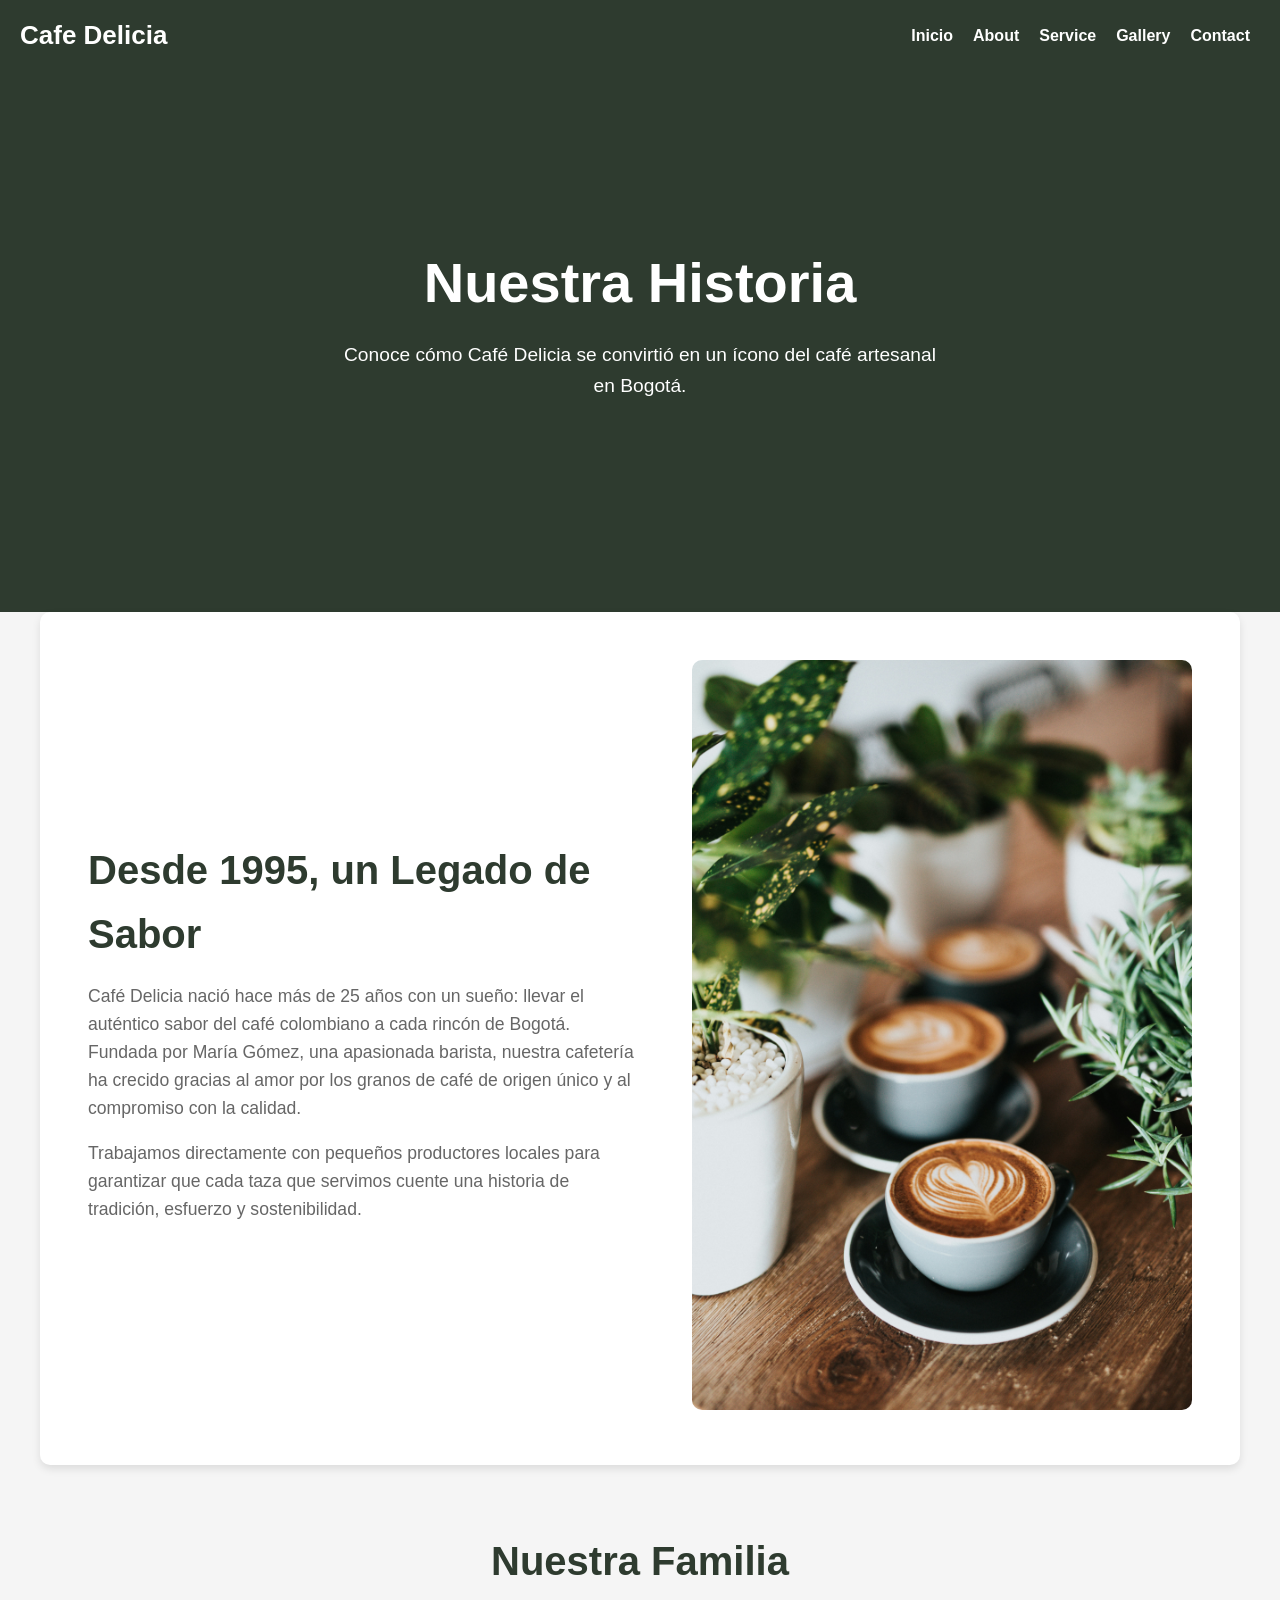
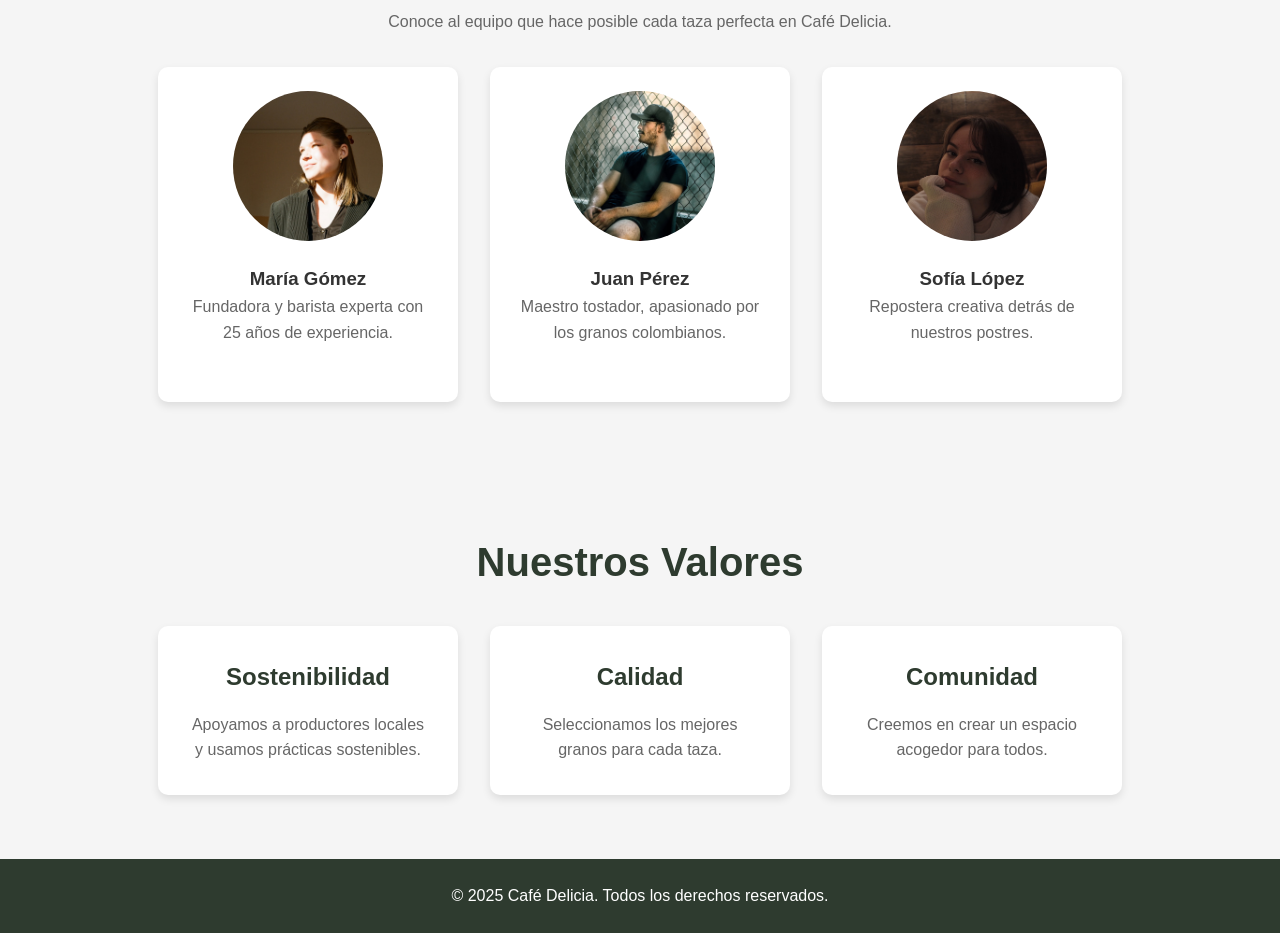
==== commit 65d96cac: "mejoras de diseño" ====
--- a/page/about.html
+++ b/page/about.html
@@ -8,7 +8,7 @@
 </head>
 <body>
     <nav class="navbar">
-        <div class="logo">Cafe Delicia</div>
+        <a href="/index.html">Cafe Delicia</a>
         <ul class="nav-links" id="navLinks">
             <li><a href="../index.html">Inicio</a></li>
             <li><a href="../page/about.html">About</a></li>
--- a/css/style.css
+++ b/css/style.css
@@ -14,6 +14,15 @@
 }
 
 /* navbar */
+
+.navbar a {
+  text-decoration: none; 
+  color: white; 
+  font-size: 26px; 
+  font-weight: bold; 
+  font-family: 'Arial', sans-serif; 
+}
+
 .navbar {
   display: flex;
   justify-content: space-between;
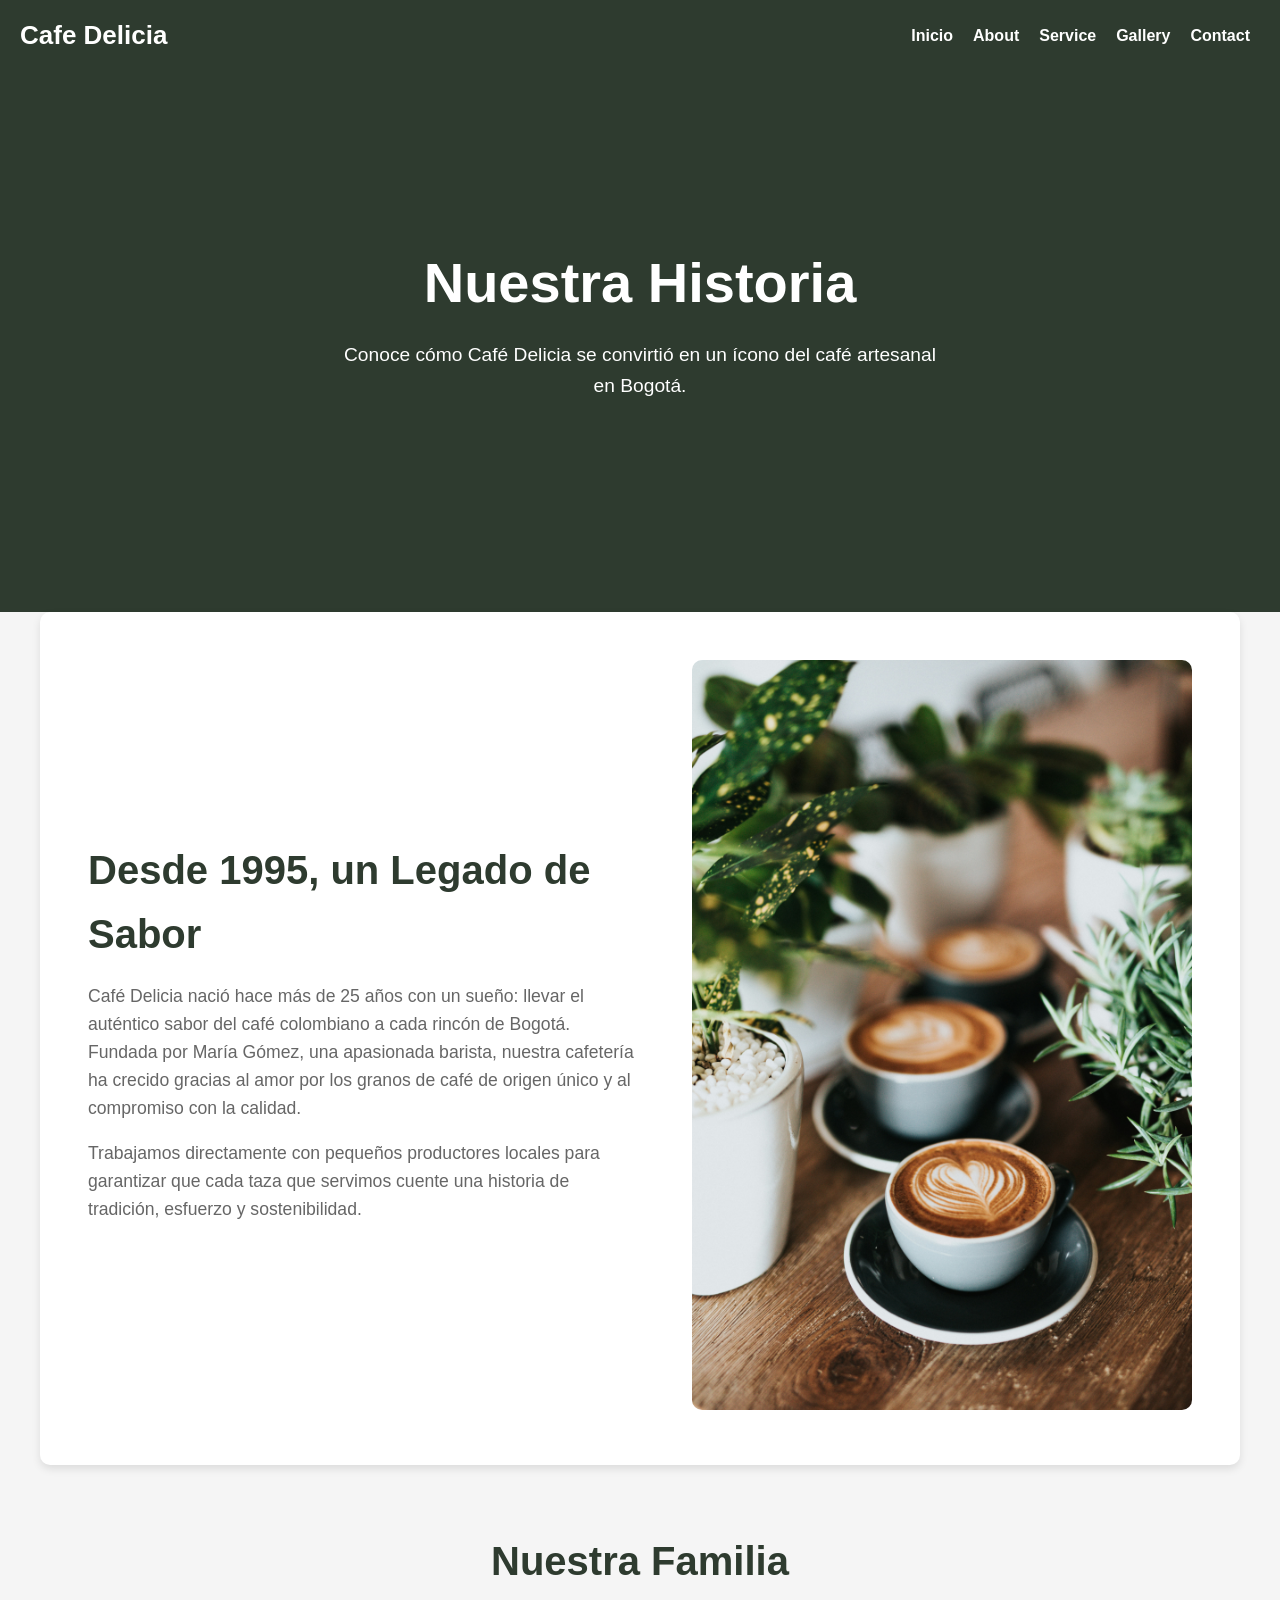
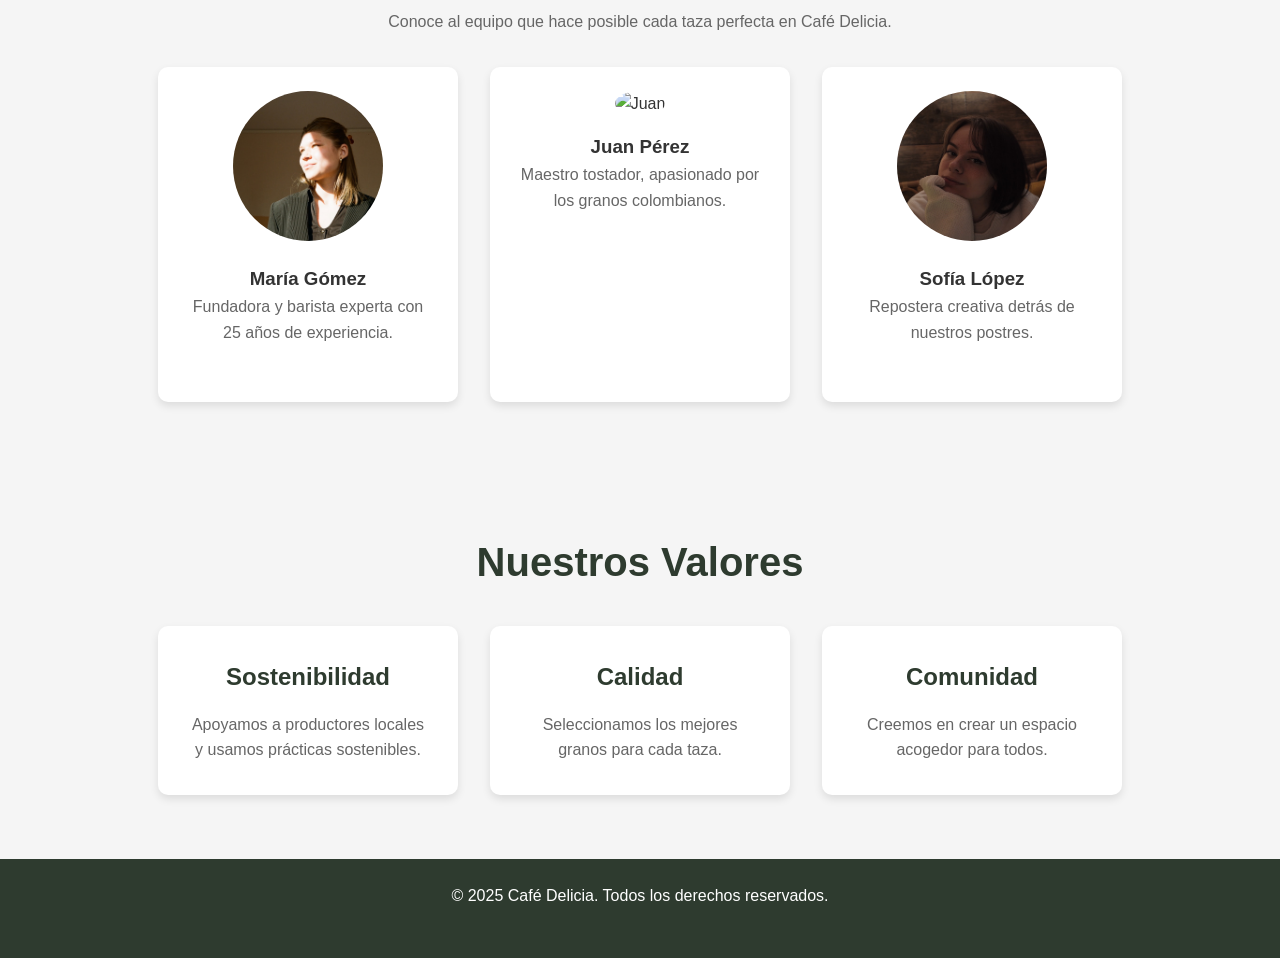
==== commit 6a641ac8: "Actualizacion: Integracion scss, ajuste footer, navegacion e imagenes" ====
--- a/page/about.html
+++ b/page/about.html
@@ -8,7 +8,7 @@
 </head>
 <body>
     <nav class="navbar">
-        <a href="/index.html">Cafe Delicia</a>
+        <a href="../index.html">Cafe Delicia</a>
         <ul class="nav-links" id="navLinks">
             <li><a href="../index.html">Inicio</a></li>
             <li><a href="../page/about.html">About</a></li>
@@ -50,7 +50,7 @@
                 <p>Trabajamos directamente con pequeños productores locales para garantizar que cada taza que servimos cuente una historia de tradición, esfuerzo y sostenibilidad.</p>
             </div>
             <div class="story-image">
-                <img src="../images/nathan-dumlao-zUNs99PGDg0-unsplash.jpg" alt="Cafetería">
+                <img src="../images/cafe4.jpg" alt="Cafetería">
             </div>
         </section>
 
@@ -64,7 +64,7 @@
                     <p>Fundadora y barista experta con 25 años de experiencia.</p>
                 </div>
                 <div class="team-card">
-                    <img src="../images/jUAN.jpg" alt="Juan">
+                    <img src="../images/Juan.jpg" alt="Juan">
                     <h3>Juan Pérez</h3>
                     <p>Maestro tostador, apasionado por los granos colombianos.</p>
                 </div>
--- a/css/style.css
+++ b/css/style.css
@@ -90,6 +90,7 @@
   font-size: 1.2rem;
   margin-bottom: 2rem;
 }
+
 
 /* Hero específico para About */
 .about-hero {
@@ -653,6 +654,7 @@
   color: #fff;
   text-align: center;
   padding: 1.5rem;
+  min-height: 11vh;
 }
 
 /* Media Queries para mayor responsividad */
